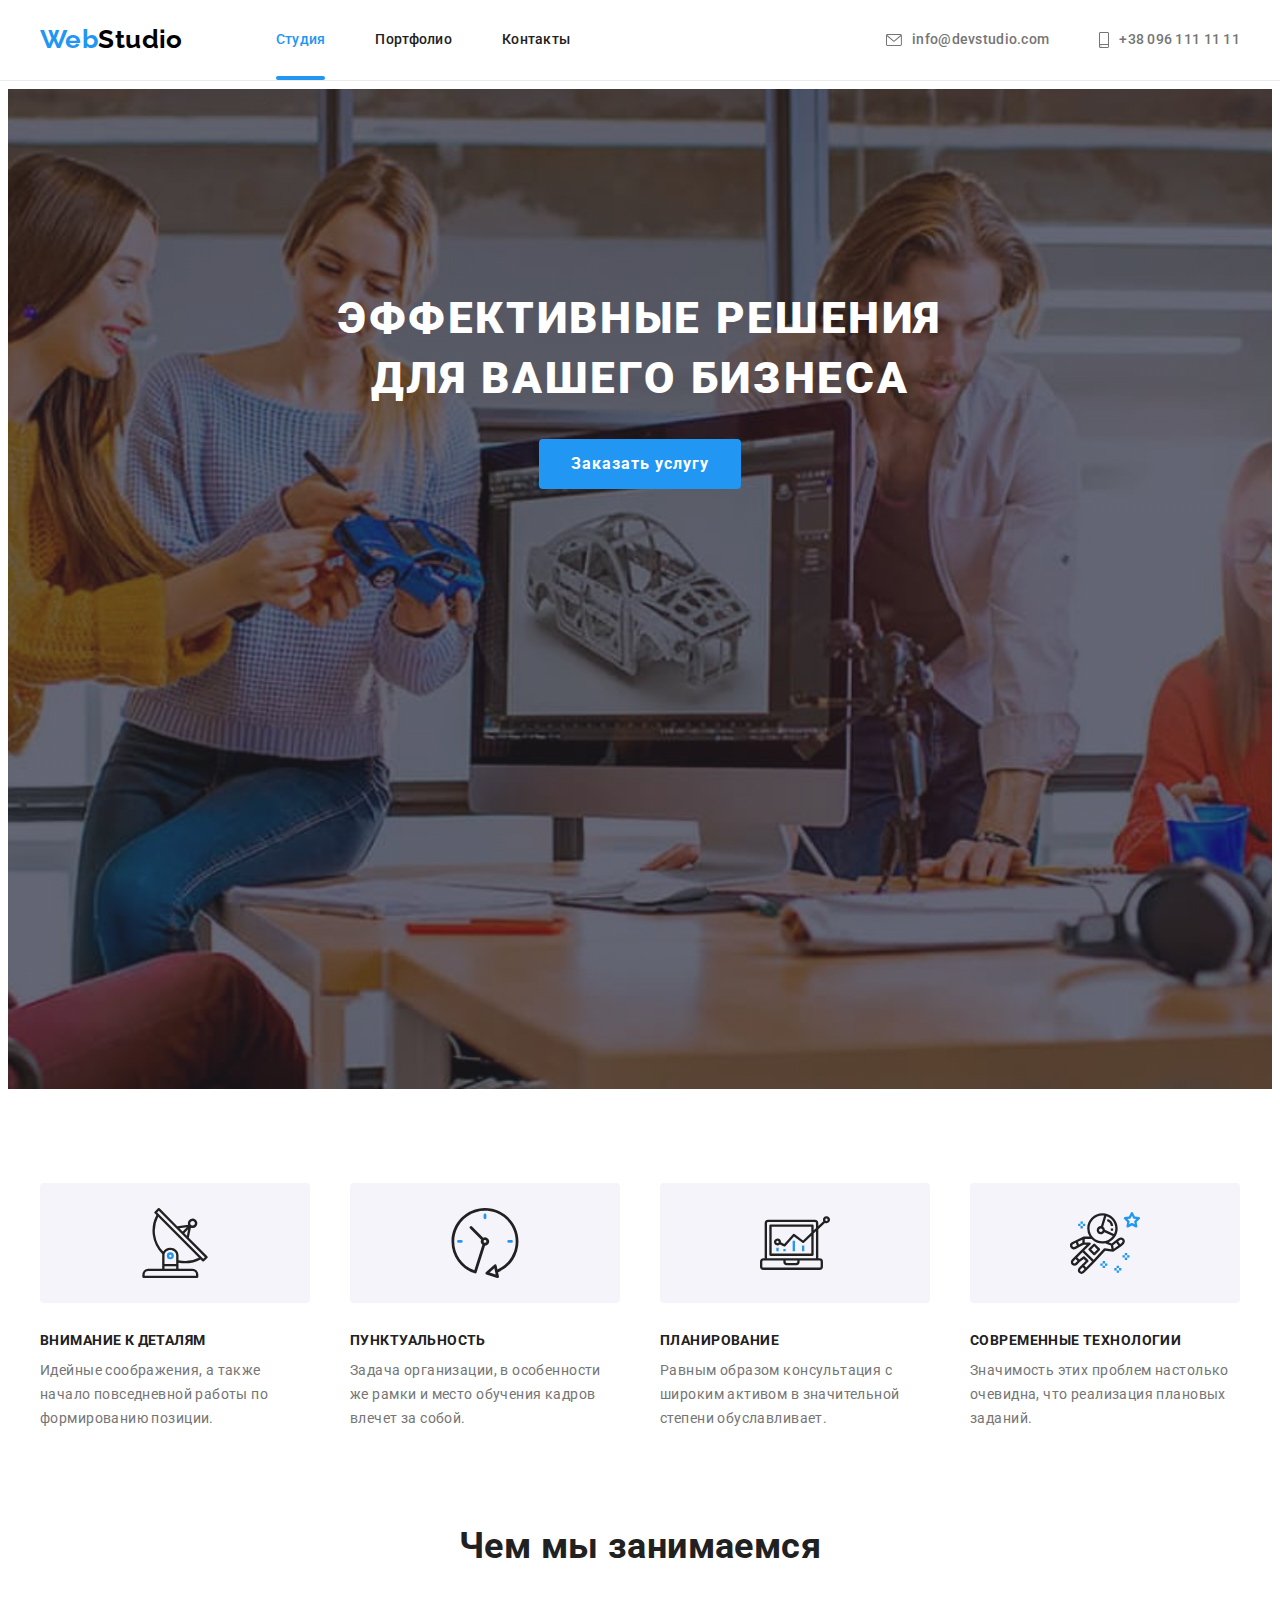
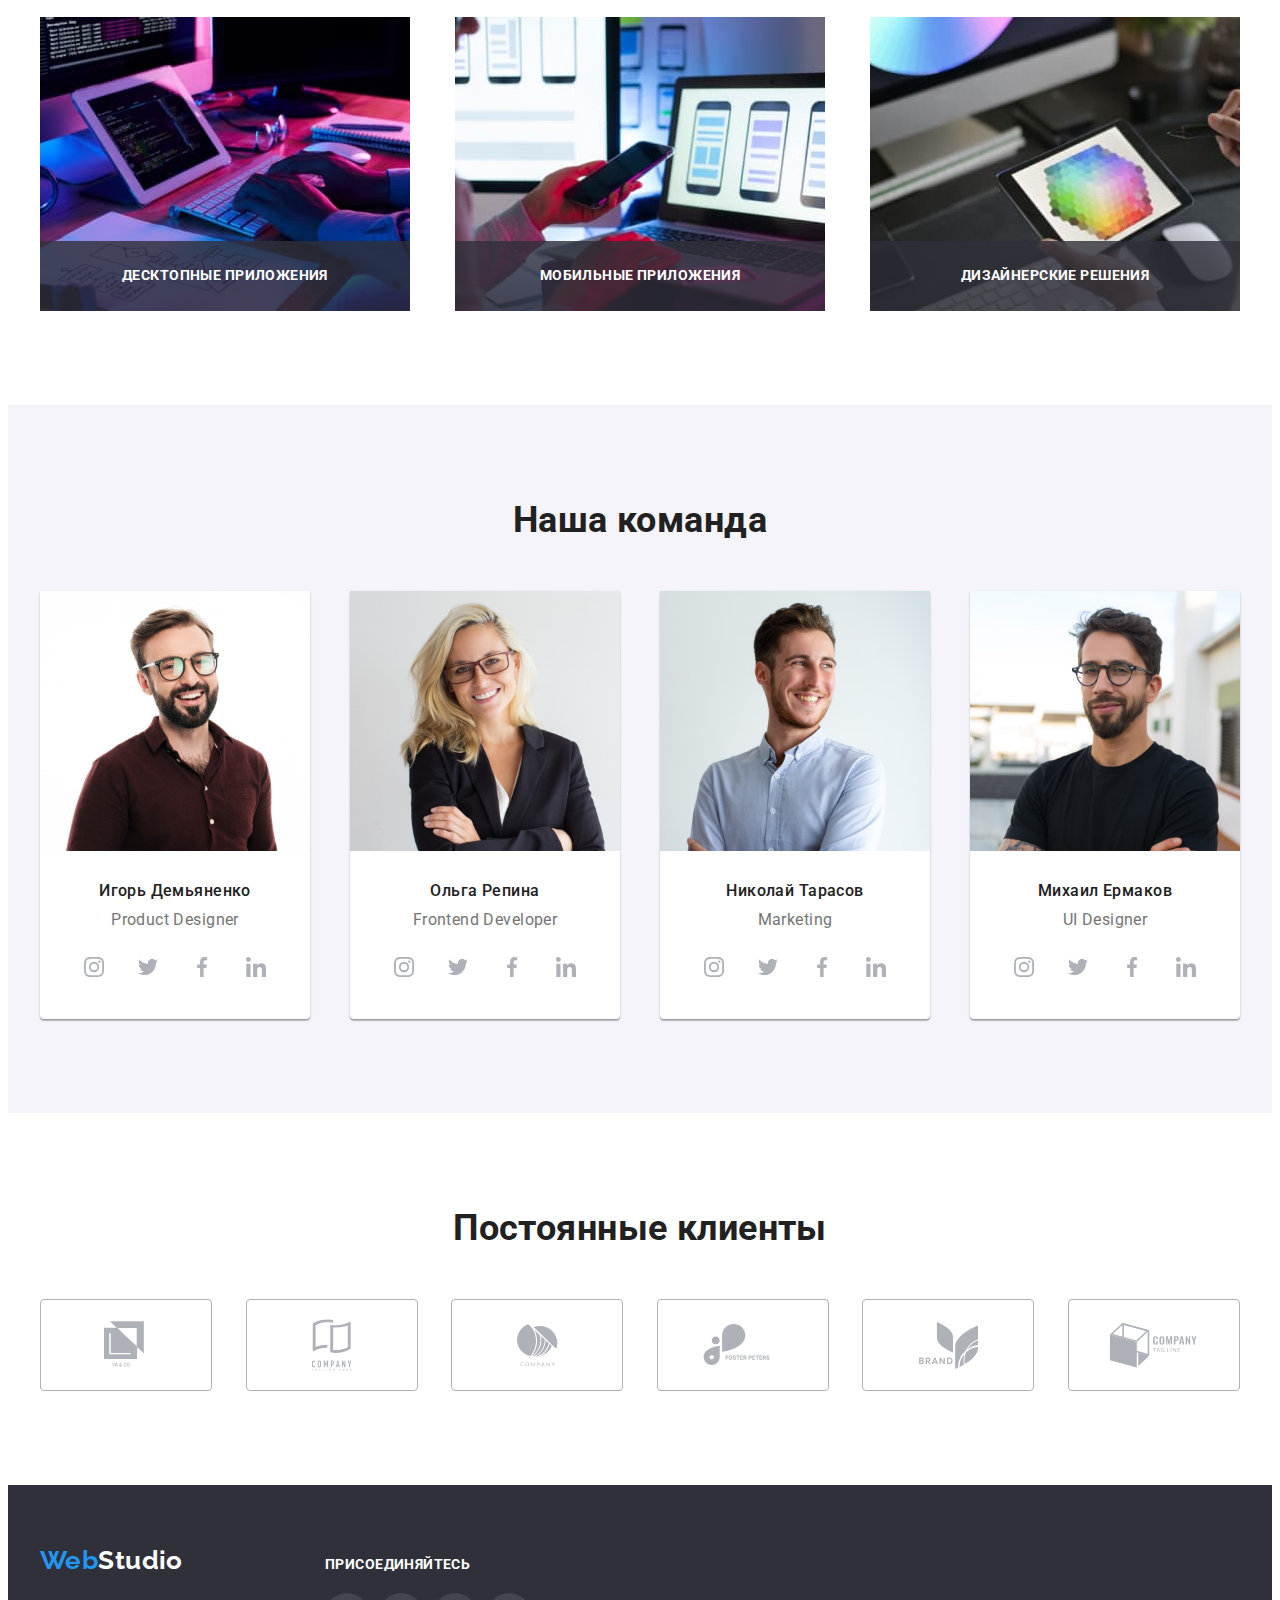
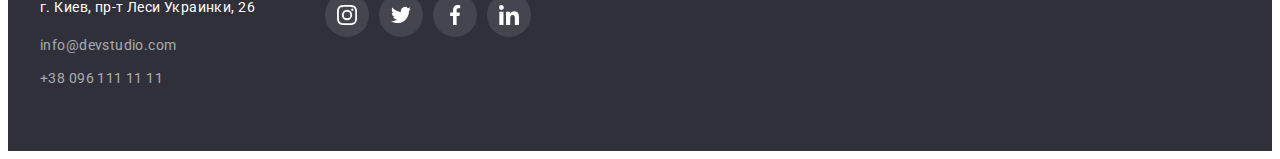
==== index.html @ 0646e169 "Перенес 5 ДЗ" ====
<!DOCTYPE html>
<html lang="ru">
	<head>
		<meta charset="UTF-8">
		<meta name="viewport" content="width=device-width, initial-scale=1.0">
		<title>Студия WebStudio</title>
		<link rel="preconnect" href="https://fonts.gstatic.com">
		<link href="https://fonts.googleapis.com/css2?family=Raleway:wght@700&family=Roboto:wght@400;500;700;900&display=swap"
			rel="stylesheet">
		<link rel="stylesheet" href="https://cdnjs.cloudflare.com/ajax/libs/modern-normalize/1.0.0/modern-normalize.css"
			integrity="sha512-Zx6MlUMKSVJoQ+83OwhdILe8cSEsCzfqThJd7J/VA2UrK6Ctj85p+xzqfyuNXE5B1k25uUdmJ2OzItbBy9GHAQ=="
			crossorigin="anonymous" />
		<link rel="stylesheet" href="./css/styles.css">
	</head>
	<body>
		<header class="page-header">
			<div class="container header-container">
				<nav>
					<a class="nav-logo notunderline" href="./index.html">
						<span class="logo-first-part">Web</span>Studio
					</a>
					<ul class="site-nav nolist">
						<li class="item"><a class="link notunderline current" href="">Студия</a></li>
						<li class="item"><a class="link notunderline" href="./portfolio.html">Портфолио</a></li>
						<li class="item"><a class="link notunderline" href="">Контакты</a></li>
					</ul>
				</nav>
				<address class="contacts">
					<ul class="site-contacts nolist">
						<li class="item">
							<a class="link notunderline" href="mailto:info@devstudio.com">
								<svg class="item-icon-envelope">
									<use href="./images/sprite.svg#icon-envelope"></use>
								</svg>
								info@devstudio.com
							</a>
						</li>
						<li class="item">
							<a class="link notunderline" href="tel:+380961111111">
								<svg class="item-icon-smartphone">
									<use href="./images/sprite.svg#icon-smartphone"></use>
								</svg>
								+38 096 111 11 11
							</a>
						</li>	
					</ul> 
				</address>
			</div>
		</header>
		<main>
			<!--? Герой -->
			<section class="hero">
				<div class="content-hero">
					<h1 class="hero-title upcase">Эффективные решения<br> для вашего бизнеса</h1>
					<button class="hero-order" type="button"  data-modal-open>Заказать услугу</button>
				</div>
			</section>
			<!--? Особенности -->
			<section class="features">
				<div class="container">
					<h2 class="hidden">Особенности</h2>
					<ul class="features-list nolist">
						<li class="item">
							<div class="rectangle-icon">
								<svg class="icon">
									<use href="./images/sprite.svg#antenna"></use>
								</svg>
							</div>
							<h3 class="features-title upcase">Внимание к деталям</h3>
							<p class="text">Идейные соображения, а также начало повседневной работы по формированию позиции.</p>
						</li>
						<li class="item">
							<div class="rectangle-icon">
								<svg class="icon">
									<use href="./images/sprite.svg#clock"></use>
								</svg>
							</div>
							<h3 class="features-title upcase">Пунктуальность</h3>
							<p class="text">Задача организации, в особенности же рамки и место обучения кадров влечет за собой.</p>
						</li>
						<li class="item">
							<div class="rectangle-icon">
								<svg class="icon">
									<use href="./images/sprite.svg#diagram"></use>
								</svg>
							</div>
							<h3 class="features-title upcase">Планирование</h3>
							<p class="text">Равным образом консультация с широким активом в значительной степени обуславливает.</p>
						</li>
						<li class="item">
							<div class="rectangle-icon">
								<svg class="icon">
									<use href="./images/sprite.svg#astronaut"></use>
								</svg>
							</div>
							<h3 class="features-title upcase">Современные технологии</h3>
							<p class="text">Значимость этих проблем настолько очевидна, что реализация плановых заданий.</p>
						</li>
					</ul>
				</div>
			</section>
			<!--? Чем мы занимаемся -->
			<section class="work">
				<div class="container">
					<h2 class="work-title">Чем мы занимаемся</h2>
					<ul class="work-list nolist">
						<li class="item">
							<img class="content" src="./images/box1.jpg" alt="Человек печатает на клавиатуре, рядом с монитором стоит планшет" width="370">
							<p class="text upcase">Десктопные приложения</p>
						</li>
						<li class="item">
							<img class="content" src="./images/box2.jpg" alt="Человек работает на ноутбуке и держит в руке смартфон" width="370">
							<p class="text upcase">Мобильные приложения</p>
						</li>
						<li class="item">
							<img class="content" src="./images/box3.jpg" alt="Человек держит в руке планшет, на нем изображена палитра цветов, а во второй руке стилус для рисования" width="370">
							<p class="text upcase">Дизайнерские решения</p>
						</li>
					</ul>
				</div>
			</section>
			<!--? Наша команда -->
			<section class="team">
				<div class="container">
					<h2 class="team-title">Наша команда</h2>
					<ul class="team-list nolist">
						<li class="block">
							<img class="photo" src="./images/prodes.jpg" alt="Улыбающийся молодой человек, шатен, в бордовой рубашке, очках, с бородой и усами" width="270">
							<div class="team-list-content">
								<h3 class="member">Игорь Демьяненко</h3>
								<p class="position">Product Designer</p>
								<ul class="team-list-social-links nolist">
									<li class="item">
										<a class="link notunderline" href="">
											<svg class="link-icon">
												<use href="./images/sprite.svg#icon-inst"></use>
											</svg>
										</a>
									</li>
									<li class="item">
										<a class="link notunderline" href="">
											<svg class="link-icon">
												<use href="./images/sprite.svg#icon-twit"></use>
											</svg>
										</a>
									</li>
									<li class="item">
										<a class="link notunderline" href="">
											<svg class="link-icon">
												<use href="./images/sprite.svg#icon-face"></use>
											</svg>
										</a>
									</li>
									<li class="item">
										<a class="link notunderline" href="">
											<svg class="link-icon">
												<use href="./images/sprite.svg#icon-link"></use>
											</svg>
										</a>
									</li>
								</ul>
							</div>
						</li>
						<li class="block">
							<img class="photo" src="./images/frodev.jpg" alt="Улыбающаяся молодая девушка, блондинка, в пиджаке и очках" width="270">
							<div class="team-list-content">
								<h3 class="member">Ольга Репина</h3>
								<p class="position">Frontend Developer</p>
								<ul class="team-list-social-links nolist">
									<li class="item">
										<a class="link notunderline" href="">
											<svg class="link-icon">
												<use href="./images/sprite.svg#icon-inst"></use>
											</svg>
										</a>
									</li>
									<li class="item">
										<a class="link notunderline" href="">
											<svg class="link-icon">
												<use href="./images/sprite.svg#icon-twit"></use>
											</svg>
										</a>
									</li>
									<li class="item">
										<a class="link notunderline" href="">
											<svg class="link-icon">
												<use href="./images/sprite.svg#icon-face"></use>
											</svg>
										</a>
									</li>
									<li class="item">
										<a class="link notunderline" href="">
											<svg class="link-icon">
												<use href="./images/sprite.svg#icon-link"></use>
											</svg>
										</a>
									</li>
								</ul>
							</div>
						</li>
						<li class="block">
							<img class="photo" src="./images/mar.jpg" alt="Улыбающийся молодой человек, шатен, в голубой рубашке, с рыжей бородой и усами" width="270">
							<div class="team-list-content">
								<h3 class="member">Николай Тарасов</h3>
								<p class="position">Marketing</p>
								<ul class="team-list-social-links nolist">
									<li class="item">
										<a class="link notunderline" href="">
											<svg class="link-icon">
												<use href="./images/sprite.svg#icon-inst"></use>
											</svg>
										</a>
									</li>
									<li class="item">
										<a class="link notunderline" href="">
											<svg class="link-icon">
												<use href="./images/sprite.svg#icon-twit"></use>
											</svg>
										</a>
									</li>
									<li class="item">
										<a class="link notunderline" href="">
											<svg class="link-icon">
												<use href="./images/sprite.svg#icon-face"></use>
											</svg>
										</a>
									</li>
									<li class="item">
										<a class="link notunderline" href="">
											<svg class="link-icon">
												<use href="./images/sprite.svg#icon-link"></use>
											</svg>
										</a>
									</li>
								</ul>
							</div>
						</li>
						<li class="block">
							<img class="photo" src="./images/uides.jpg" alt="Ухмыляющийся молодой человек, брюнет, в чёрной футболке, очках, с бородой и усами" width="270">
							<div class="team-list-content">
								<h3 class="member">Михаил Ермаков</h3>
								<p class="position">UI Designer</p>
								<ul class="team-list-social-links nolist">
									<li class="item">
										<a class="link notunderline" href="">
											<svg class="link-icon">
												<use href="./images/sprite.svg#icon-inst"></use>
											</svg>
										</a>
									</li>
									<li class="item">
										<a class="link notunderline" href="">
											<svg class="link-icon">
												<use href="./images/sprite.svg#icon-twit"></use>
											</svg>
										</a>
									</li>
									<li class="item">
										<a class="link notunderline" href="">
											<svg class="link-icon">
												<use href="./images/sprite.svg#icon-face"></use>
											</svg>
										</a>
									</li>
									<li class="item">
										<a class="link notunderline" href="">
											<svg class="link-icon">
												<use href="./images/sprite.svg#icon-link"></use>
											</svg>
										</a>
									</li>
								</ul>
							</div>
						</li>
					</ul>
				</div>
			</section>
			<!--? Постоянные клиенты -->
			<section class="clients">
				<div class="container">
					<h2 class="clients-title">Постоянные клиенты</h2>
					<ul class="clients-list nolist">
						<li>
							<a class="link notunderline" href="">
								<svg class="link-logo-1">
									<use href="./images/sprite.svg#icon-logo-1"></use>
								</svg>
							</a>
						</li>
						<li>
							<a class="link notunderline" href="">
								<svg class="link-logo-2">
									<use href="./images/sprite.svg#icon-logo-2"></use>
								</svg>
							</a>
						</li>
						<li>
							<a class="link notunderline" href="">
								<svg class="link-logo-3">
									<use href="./images/sprite.svg#icon-logo-3"></use>
								</svg>
							</a>
						</li>
						<li>
							<a class="link notunderline" href="">
								<svg class="link-logo-4">
									<use href="./images/sprite.svg#icon-logo-4"></use>
								</svg>
							</a>
						</li>
						<li>
							<a class="link notunderline" href="">
								<svg class="link-logo-5">
									<use href="./images/sprite.svg#icon-logo-5"></use>
								</svg>
							</a>
						</li>
						<li>
							<a class="link notunderline" href="">
								<svg class="link-logo-6">
									<use href="./images/sprite.svg#icon-logo-6"></use>
								</svg>
							</a>
						</li>
					</ul>
				</div>
			</section>
		</main>
		<footer>
			<div class="container footer-flex">
				<div class="logo-address">
					<a class="logo-footer notunderline " href="./index.html"><span class="logo-first-part">Web</span>Studio</a> 
					<address class="address-contacts">
						<ul class="address-contacts-list nolist">
							<li class="item">
								<p class="address">г. Киев, пр-т Леси Украинки, 26</p>
							</li>
							<li class="item">
								<a class="contacts notunderline" href="mailto:info@devstudio.com">info@devstudio.com</a>
							</li>
							<li class="item">
								<a class="contacts notunderline" href="tel:+380961111111">+38 096 111 11 11</a>
							</li>
						</ul>
					</address>
				</div>
				<div class="join">
					<p class="join-title upcase">Присоединяйтесь</p>
					<ul class="join-social-links nolist">
						<li class="item">
							<a class="link notunderline" href="">
								<svg class="link-icon">
									<use href="./images/sprite.svg#icon-inst"></use>
								</svg>
							</a>
						</li>
						<li class="item">
							<a class="link notunderline" href="">
								<svg class="link-icon">
									<use href="./images/sprite.svg#icon-twit"></use>
								</svg>
							</a>
						</li>
						<li class="item">
							<a class="link notunderline" href="">
								<svg class="link-icon">
									<use href="./images/sprite.svg#icon-face"></use>
								</svg>
							</a>
						</li>
						<li class="item">
							<a class="link notunderline" href="">
								<svg class="link-icon">
									<use href="./images/sprite.svg#icon-link"></use>
								</svg>
							</a>
						</li>
					</ul>
				</div>
			</div>
		</footer>
		<!--? Модальное окно -->
		<div class="backdrop is-hidden" data-modal>
			<div class="modal">
				<button class="modal-close" data-modal-close>
					<svg class="close-icon">
						<use href="./images/sprite.svg#close"></use>
					</svg>
				</button>
			</div>
		</div>
		<script src="./js/header.js"></script>
		<script src="./js/modal.js"></script>
	</body>
</html>
---- css/styles.css ----
:root {
  --cubic-bezier: cubic-bezier(0.4, 0, 0.2, 1);

  --primary-text-color: #757575;
  --secondary-text-color: #212121;
  --tertiary-text-color: #ffffff;
  --logo-color: #000000;
  --accent-color: #2196f3;
  --contacts-footer-color: ;
  --primary-background-color: #ffffff;
  --secondary-background-color: #2f303a;
  --tertiary-background-color: #f5f4fa;
  --border-header-color: #ececec;
  --border-projects-list-color: #eeeeee;
  --content-hero-background-color: #c4c4c4;
  --content-hero-gradient-color: rgba(47, 48, 58, 0.4);
  --hero-button-hover-background-color: #188ce8;
  --modal-button-border-color: rgba(0, 0, 0, 0.1);
  --work-list-text-background-color: rgba(47, 48, 58, 0.8);
  --svg-icons-color: #afb1b8;
  --footer-contacts-color: rgba(255, 255, 255, 0.6);
  --footer-links-background-color: rgba(255, 255, 255, 0.1);
  --backdrop-background-color: rgba(0, 0, 0, 0.2);

  --project-overlay-background-color: rgba(33, 150, 243, 0.9);
}
body {
  color: var(--primary-text-color);
  background-color: var(--primary-background-color);

  font-family: 'Roboto', sans-serif;
  font-size: 14px;
  line-height: 1.71;
  letter-spacing: 0.03em;
}
.page-header {
  position: fixed;
  top: 0;
  left: 0;

  width: 100%;
  min-height: 80px;
  border-bottom: 1px solid var(--border-header-color);

  background-color: var(--primary-background-color);

  z-index: 1;
}
/** Точечные стили */
.notunderline {
  text-decoration: none;
}
.nolist {
  list-style: none;
}
.upcase {
  text-transform: uppercase;
}
.hidden {
  position: absolute;
  clip: rect(0 0 0 0);
  width: 1px;
  height: 1px;
  margin: -1px;
}
.container {
  margin-right: auto;
  margin-left: auto;
  width: 1200px;
  padding-right: 15px;
  padding-left: 15px;
}
/** Хедер */
.header-container {
  display: flex;
  align-items: center;
}
/** Навигация */
nav {
  display: flex;
}
/** Лого */
.nav-logo,
.logo-footer {
  margin-top: 0;
  margin-bottom: 0;

  color: var(--logo-color);

  font-family: 'Raleway', sans-serif;
  font-weight: 700;
  font-size: 26px;
  line-height: 1.19;
}
.nav-logo {
  padding-top: 24px;
  padding-bottom: 24px;
}
.logo-first-part {
  color: var(--accent-color);
}
.site-nav {
  display: flex;
  margin-top: 0;
  margin-bottom: 0;
  margin-left: 93px;
  padding-left: 0;
}
.site-nav .item {
  position: relative;
}
.site-nav .item:not(:last-child) {
  margin-right: 50px;
}
.site-nav .link {
  display: block;
  padding-top: 32px;
  padding-bottom: 31px;

  color: var(--secondary-text-color);

  font-weight: 500;
  font-size: 14px;
  line-height: 1.14;
  letter-spacing: 0.02em;

  transition: color 250ms var(--cubic-bezier);
}
.site-nav .link:hover,
.site-nav .link:focus {
  color: var(--accent-color);
}
.site-nav .link.current {
  color: var(--accent-color);
}
.site-nav .link.current::after {
  position: absolute;
  bottom: -1px;

  content: '';
  display: block;
  width: 100%;
  height: 4px;
  border-radius: 2px;

  background-color: var(--accent-color);
}
/** Контакты */
.header-container .contacts {
  font-style: normal;
  margin-left: auto;
}
.site-contacts {
  display: flex;
  margin-top: 0;
  margin-bottom: 0;
  padding-left: 0;
}
.site-contacts .item:not(:last-child) {
  margin-right: 50px;
}
.site-contacts .link {
  display: flex;
  padding-top: 32px;
  padding-bottom: 31px;
  align-items: center;

  color: var(--primary-text-color);

  font-weight: 500;
  font-size: 14px;
  line-height: 1.14;
  letter-spacing: 0.02em;

  transition: color 250ms var(--cubic-bezier);
}
.site-contacts .link:hover,
.site-contacts .link:focus,
.address-contacts-list .contacts:hover,
.address-contacts-list .contacts:focus {
  color: var(--accent-color);
}
.item-icon-envelope {
  width: 16px;
  height: 12px;
  margin-right: 10px;

  fill: currentColor;
}
.item-icon-smartphone {
  width: 10px;
  height: 16px;
  margin-right: 10px;

  fill: currentColor;
}
/** Мейн */
/** Герой */
.hero {
  background-color: var(--secondary-background-color);
}
.content-hero {
  max-width: 1600px;
  height: 600px;
  margin-right: auto;
  margin-left: auto;
  padding-top: 200px;
  padding-bottom: 200px;
  text-align: center;

  background-color: var(--content-hero-background-color);
  background-image: linear-gradient(
      to right,
      var(--content-hero-gradient-color),
      var(--content-hero-gradient-color)
    ),
    url(../images/hero.jpg);
  background-position: center;
  background-repeat: no-repeat;
  background-size: cover;
}
.hero-title {
  margin-top: 0;
  margin-bottom: 30px;

  color: var(--tertiary-text-color);

  font-weight: 900;
  font-size: 44px;
  line-height: 1.36;
  letter-spacing: 0.06em;
}
.hero-order {
  padding-top: 10px;
  padding-bottom: 10px;
  padding-left: 32px;
  padding-right: 32px;
  border-radius: 4px;
  border: 0 solid transparent;
  min-width: 200px;

  color: var(--tertiary-text-color);
  background-color: var(--accent-color);

  font-family: inherit;
  font-weight: 700;
  font-size: 16px;
  line-height: 1.88;
  letter-spacing: 0.06em;

  cursor: pointer;

  transition: background-color 250ms var(--cubic-bezier);
}
.hero-order:hover,
.hero-order:focus {
  background-color: var(--hero-button-hover-background-color);
}
.hero-order:active {
  transform: translateY(2px);
}
/** Особенности */
.features {
  padding-top: 94px;
  padding-bottom: 94px;
}
.features-list {
  display: flex;
  justify-content: space-between;
  margin-top: 0;
  margin-bottom: 0;
  padding-left: 0;
}
.features-list .item {
  width: 270px;
}
.rectangle-icon {
  display: inline-flex;
  align-items: center;
  justify-content: center;
  margin-bottom: 30px;
  width: 270px;
  height: 120px;
  border-radius: 4px;

  background-color: var(--tertiary-background-color);
}
.rectangle-icon .icon {
  width: 70px;
  height: 70px;
}
.features-title {
  margin-top: 0;
  margin-bottom: 10px;

  color: var(--secondary-text-color);

  font-weight: 700;
  font-size: 14px;
  line-height: 1.14;
}
.features-list .text {
  margin-top: 0;
  margin-bottom: 0;
}
/** Работа */
.work {
  padding-bottom: 94px;
}
/** Работа, Команда */
.work-title,
.team-title {
  margin-top: 0;
  margin-bottom: 50px;
  text-align: center;

  color: var(--secondary-text-color);

  font-weight: 700;
  font-size: 36px;
  line-height: 1.17;
}
.work-list,
.team-list,
.clients-list {
  display: flex;
  justify-content: space-between;
  margin-top: 0;
  margin-bottom: 0;
  padding-left: 0;
}
.work-list .content,
.team-list .photo {
  display: block;
  max-width: 100%;
  height: auto;
}
.work-list .item {
  position: relative;
}
.work-list .text {
  position: absolute;
  left: 0;
  bottom: 0;

  width: 100%;
  margin-top: 0;
  margin-bottom: 0;
  padding-top: 27px;
  padding-bottom: 27px;
  text-align: center;

  color: var(--tertiary-text-color);
  background-color: var(--work-list-text-background-color);

  font-weight: 700;
  font-size: 14px;
  line-height: 1.14;
}
/** Команда */
.team {
  padding-top: 94px;
  padding-bottom: 94px;

  background-color: var(--tertiary-background-color);
}
.team-list .block {
  border-radius: 0px 0px 4px 4px;

  background-color: var(--primary-background-color);

  box-shadow: 0px 1px 3px rgba(0, 0, 0, 0.12), 0px 1px 1px rgba(0, 0, 0, 0.14),
    0px 2px 1px rgba(0, 0, 0, 0.2);
}
.team-list-content {
  padding-top: 30px;
  padding-bottom: 30px;
  text-align: center;
}
.team-list-content .member {
  margin-top: 0;
  margin-bottom: 10px;

  color: var(--secondary-text-color);

  font-weight: 500;
  font-size: 16px;
  line-height: 1.19;
}
.team-list-content .position {
  margin-top: 0;
  margin-bottom: 16px;

  font-size: 16px;
  line-height: 1.19;
}
.team-list-social-links {
  display: flex;
  justify-content: center;
  padding-left: 0;
}
.team-list-social-links .item:not(:last-child) {
  margin-right: 10px;
}
.team-list-social-links .link {
  display: inline-flex;
  align-items: center;
  justify-content: center;
  width: 44px;
  height: 44px;
  border-radius: 50%;

  color: var(--svg-icons-color);
  background-color: var(--tertiary-text-color);

  transition: color 250ms var(--cubic-bezier),
    background-color 250ms var(--cubic-bezier);
}
.team-list-social-links .link:hover,
.team-list-social-links .link:focus {
  color: var(--tertiary-text-color);
  background-color: var(--accent-color);
}
.team-list-social-links .link-icon {
  width: 20px;
  height: 20px;

  fill: currentColor;
}
/** Клиенты */
.clients {
  padding-top: 94px;
  padding-bottom: 94px;
}
.clients-title {
  margin-top: 0;
  margin-bottom: 50px;
  text-align: center;

  color: var(--secondary-text-color);

  font-weight: 700;
  font-size: 36px;
  line-height: 1.17;
}
.clients-list .link {
  display: inline-flex;
  align-items: center;
  justify-content: center;
  width: 170px;
  height: 90px;
  border: 1px solid currentColor;
  border-radius: 4px;

  color: var(--svg-icons-color);

  transition: color 250ms var(--cubic-bezier);
}
.clients-list .link:hover,
.clients-list .link:focus {
  color: var(--accent-color);
}
.clients-list .link-logo-1 {
  width: 44px;
  height: 49px;

  fill: currentColor;
}
.clients-list .link-logo-2 {
  width: 40px;
  height: 52px;

  fill: currentColor;
}
.clients-list .link-logo-3 {
  width: 41px;
  height: 43px;

  fill: currentColor;
}
.clients-list .link-logo-4 {
  width: 80px;
  height: 42px;

  fill: currentColor;
}
.clients-list .link-logo-5 {
  width: 59px;
  height: 47px;

  fill: currentColor;
}
.clients-list .link-logo-6 {
  width: 89px;
  height: 45px;

  fill: currentColor;
}
/** Футер */
footer {
  padding-top: 60px;
  padding-bottom: 60px;

  background-color: var(--secondary-background-color);
}
.footer-flex {
  display: flex;
  align-items: baseline;
}
.logo-address {
  margin-right: 70px;
}
/** Лого  */
.logo-footer {
  display: block;
  margin-bottom: 20px;

  color: var(--tertiary-text-color);
}
.address-contacts {
  font-style: normal;
}
/** Адрес и контакты */
.address-contacts-list {
  margin-top: 0;
  margin-bottom: 0;
  padding-left: 0;
}
.address-contacts-list .item:not(:last-child) {
  margin-bottom: 9px;
}
.address-contacts-list .address,
.address-contacts-list .contacts {
  font-size: 14px;
  line-height: 1.71;
}
.address-contacts-list .address {
  margin-top: 0;

  color: var(--tertiary-text-color);
}
.address-contacts-list .contacts {
  color: var(--footer-contacts-color);

  transition: color 250ms var(--cubic-bezier);
}
/** Соцсети */
.join-title {
  margin-top: 0;
  margin-bottom: 0;

  color: var(--tertiary-text-color);

  font-weight: 700;
  font-size: 14px;
  line-height: 1.14;
}
.join-social-links {
  display: flex;
  justify-content: space-between;
  margin-top: 20px;
  margin-bottom: 0;
  padding-left: 0;
}
.join-social-links .item:not(:last-child) {
  margin-right: 10px;
}
.join-social-links .link {
  display: inline-flex;
  align-items: center;
  justify-content: center;
  width: 44px;
  height: 44px;
  border-radius: 50%;

  color: var(--tertiary-text-color);
  background-color: var(--footer-links-background-color);

  transition: background-color 250ms var(--cubic-bezier);
}
.join-social-links .link:hover,
.join-social-links .link:focus {
  background-color: var(--accent-color);
}
.join-social-links .link-icon {
  width: 20px;
  height: 20px;

  fill: currentColor;
}
/** Модальное окно */
.backdrop {
  position: fixed;
  top: 0;
  left: 0;

  width: 100%;
  height: 100%;

  background-color: var(--backdrop-background-color);

  opacity: 1;
  transition: opacity 250ms var(--cubic-bezier);
}
.backdrop.is-hidden {
  opacity: 0;
  pointer-events: none;
}
.backdrop.is-hidden .modal {
  transform: translate(-50%, -50%) scale(0.9);
}
.modal {
  position: absolute;
  top: 50%;
  left: 50%;
  transform: translate(-50%, -50%) scale(1);

  min-width: 528px;
  min-height: 581px;
  border-radius: 4px;

  background-color: var(--primary-background-color);

  box-shadow: 0px 1px 3px rgba(0, 0, 0, 0.12), 0px 1px 1px rgba(0, 0, 0, 0.14),
    0px 2px 1px rgba(0, 0, 0, 0.2);

  transition: transform 250ms var(--cubic-bezier);
}
.modal-close {
  position: absolute;
  top: 8px;
  right: 8px;

  display: flex;
  align-items: center;
  justify-content: center;
  width: 30px;
  height: 30px;
  padding: 1px;
  border: 1px solid var(--modal-button-border-color);
  border-radius: 50%;

  color: var(--logo-color);
  background-color: var(--primary-background-color);

  cursor: pointer;
}
.close-icon {
  width: 11px;
  height: 11px;

  fill: currentColor;
}
/*! Страница portfolio.html */
/** Мейн */
.projects {
  padding-top: 94px;
  padding-bottom: 94px;
}
/** Фильтр */
.filter {
  display: flex;
  justify-content: center;
  margin-top: 0;
  margin-bottom: 50px;
  padding-left: 0;
}
.filter-button {
  margin-right: 8px;
  padding-top: 6px;
  padding-bottom: 6px;
  padding-left: 22px;
  padding-right: 22px;
  border-radius: 4px;
  border: 0 solid transparent;
  min-width: 73px;

  background-color: var(--tertiary-background-color);
  color: var(--secondary-text-color);

  font-family: inherit;
  font-weight: 500;
  font-size: 16px;
  line-height: 1.63;

  cursor: pointer;

  transition: color 250ms var(--cubic-bezier),
    background-color 250ms var(--cubic-bezier),
    box-shadow 250ms var(--cubic-bezier);
}
.filter-button:hover,
.filter-button:focus {
  border: 0 solid transparent;

  color: var(--tertiary-text-color);
  background-color: var(--accent-color);

  box-shadow: 0px 3px 1px rgba(0, 0, 0, 0.1), 0px 1px 2px rgba(0, 0, 0, 0.08),
    0px 2px 2px rgba(0, 0, 0, 0.12);
}
/** Проекты */
.projects-list {
  display: flex;
  flex-wrap: wrap;
  margin-top: 0;
  margin-bottom: 0;
  padding-left: 0;
}
.projects-list .item {
  width: 370px;
}
.projects-list .item:not(:nth-child(3n)) {
  margin-right: 30px;
}
.projects-list .item:not(:nth-last-child(-n + 3)) {
  margin-bottom: 30px;
}
.projects-list .link {
  display: block;

  transition: box-shadow 250ms var(--cubic-bezier);
}
.projects-list .link:hover,
.projects-list .link:focus {
  display: block;

  box-shadow: 0px 1px 1px rgba(0, 0, 0, 0.12), 0px 4px 4px rgba(0, 0, 0, 0.06),
    1px 4px 6px rgba(0, 0, 0, 0.16);
}
.project-img-wrapper {
  position: relative;

  overflow: hidden;
}
.project-overlay {
  position: absolute;
  bottom: 0;
  left: 0;
  transform: translateY(100%);

  display: flex;
  align-items: center;
  width: 100%;
  height: 100%;

  background-color: var(--project-overlay-background-color);

  transition: transform 250ms var(--cubic-bezier);
}
.projects-list .link:hover .project-overlay,
.projects-list .link:focus .project-overlay {
  transform: translateY(0);
}
.project-overlay .text {
  position: absolute;

  margin-top: 0;
  margin-bottom: 0;
  padding-right: 24px;
  padding-left: 24px;

  color: var(--tertiary-text-color);

  font-size: 18px;
  line-height: 1.56;
}
.projects-list .item-img {
  display: block;
  max-width: 100%;
  height: auto;
}
.projects-list-description {
  padding-top: 20px;
  padding-bottom: 20px;
  padding-left: 24px;
  border-left: 1px solid var(--border-projects-list-color);
  border-bottom: 1px solid var(--border-projects-list-color);
  border-right: 1px solid var(--border-projects-list-color);
}
.projects-list-description .title {
  margin-top: 0;
  margin-bottom: 4px;
  padding-bottom: 0;

  color: var(--secondary-text-color);

  font-size: 18px;
  line-height: 2;
  letter-spacing: 0.06em;
}
.projects-list-description .partition {
  margin-top: 0;
  margin-bottom: 0;

  color: var(--primary-text-color);

  font-size: 16px;
  line-height: 1.88;
}
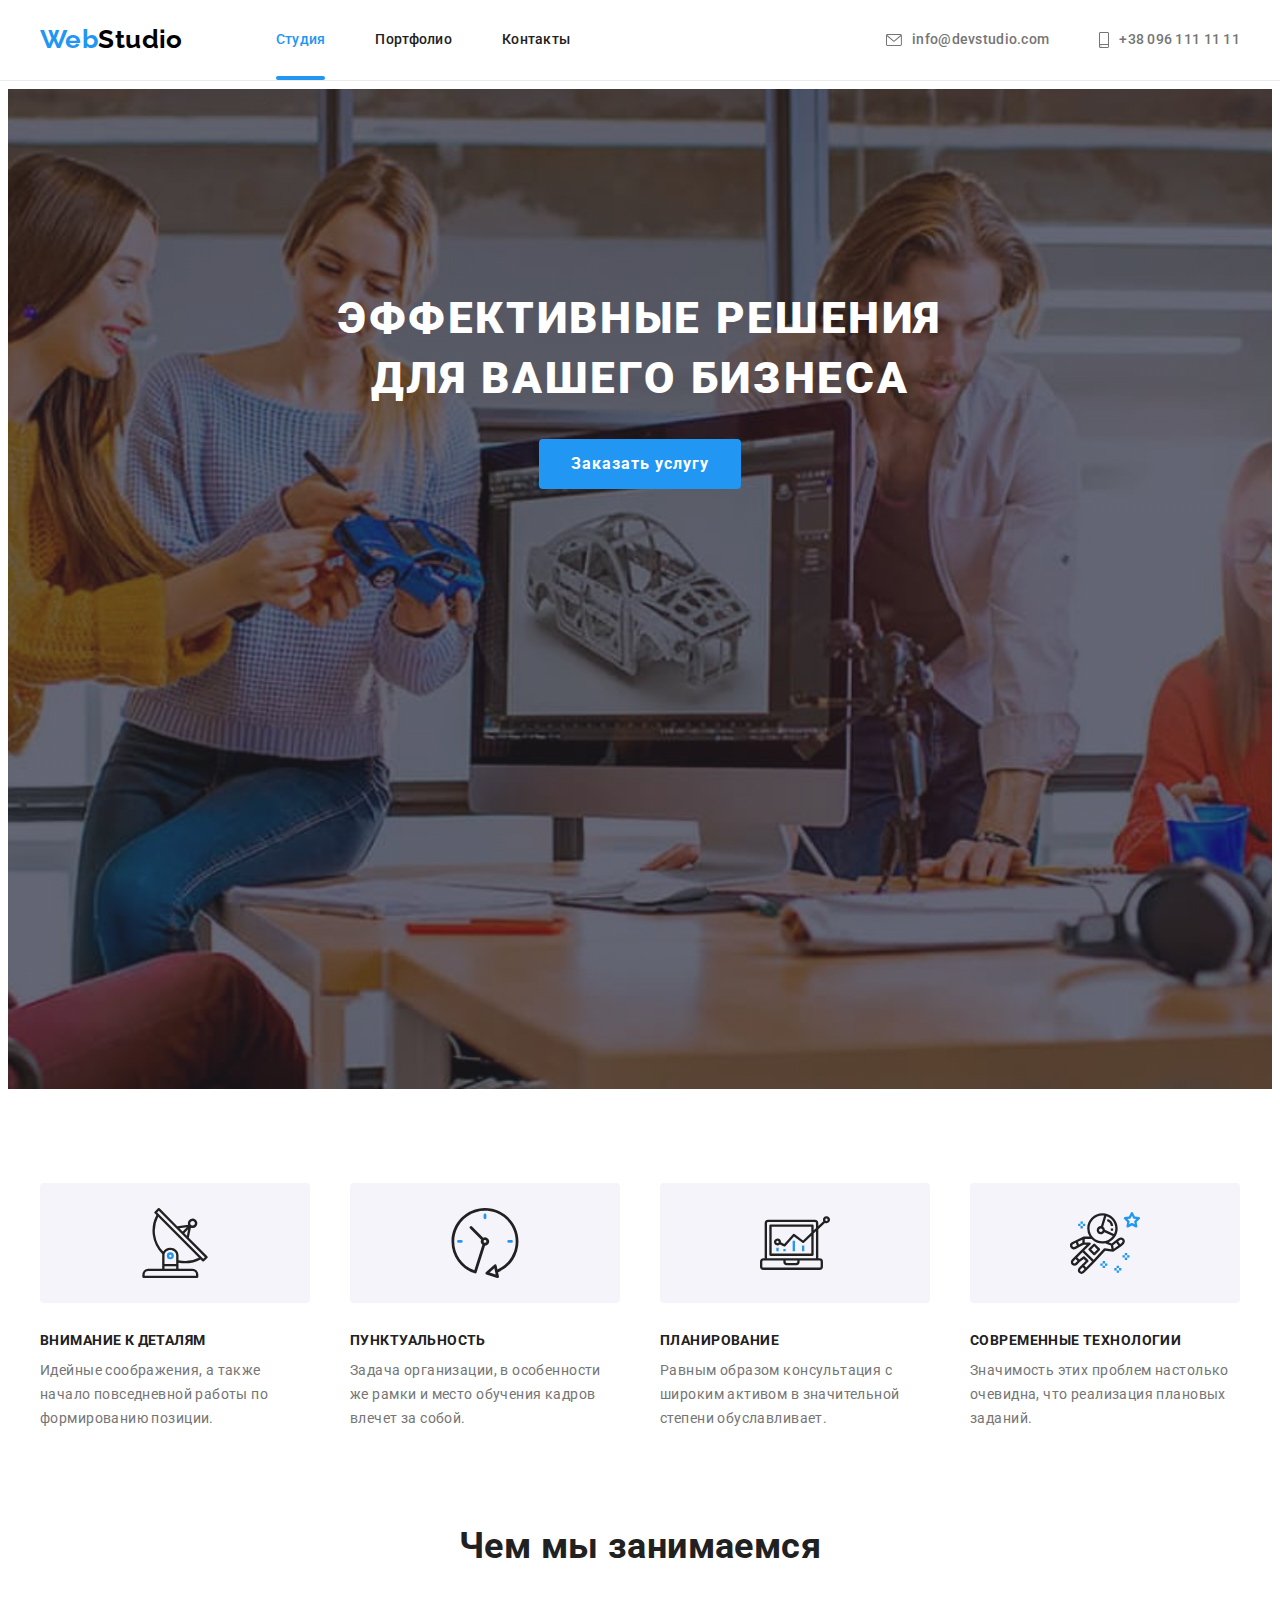
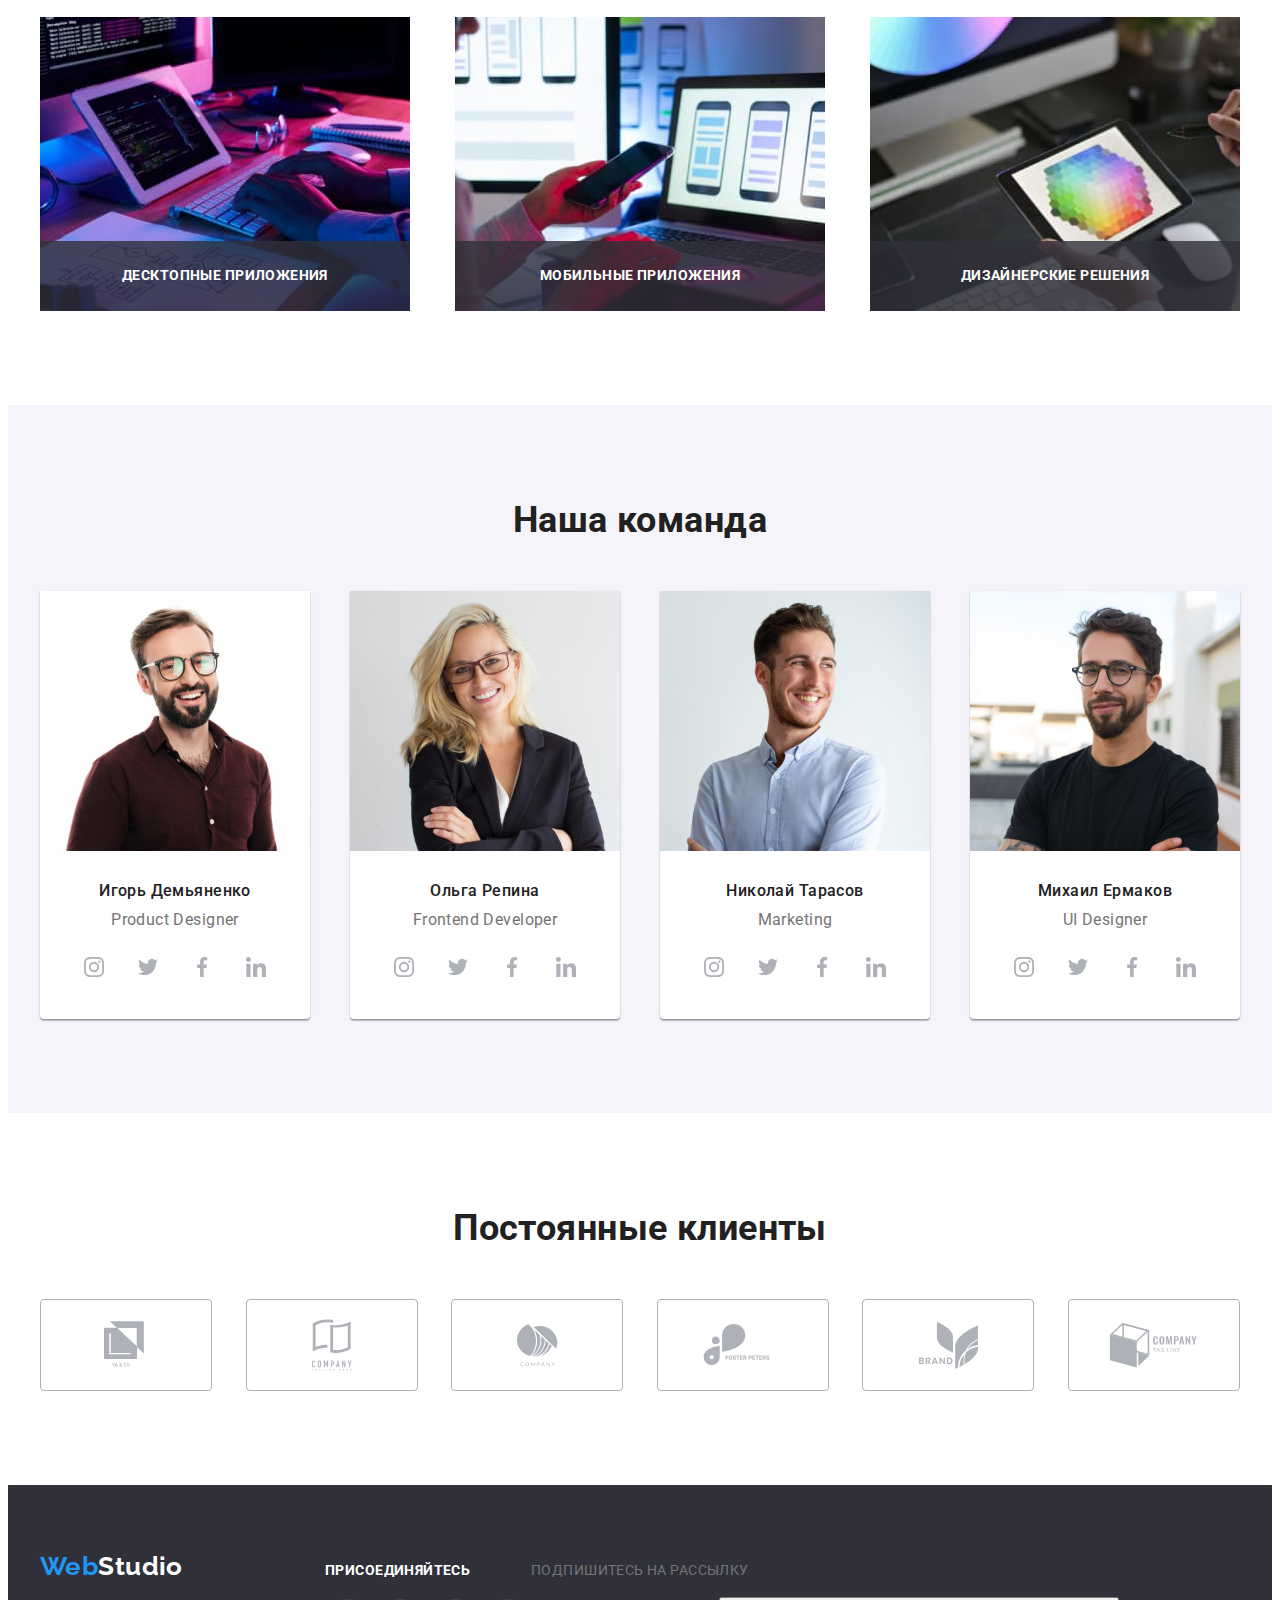
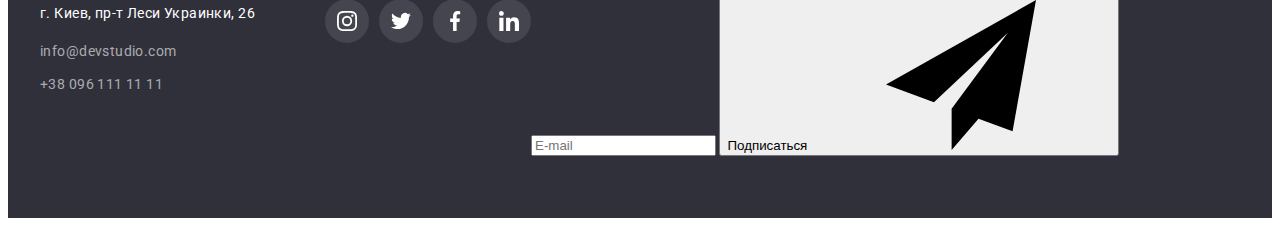
==== commit db73411b: "Добавил комменты и новый див для подписки" ====
--- a/index.html
+++ b/index.html
@@ -328,6 +328,7 @@
 		</main>
 		<footer>
 			<div class="container footer-flex">
+				<!--? Лого, адрес и контакты -->
 				<div class="logo-address">
 					<a class="logo-footer notunderline " href="./index.html"><span class="logo-first-part">Web</span>Studio</a> 
 					<address class="address-contacts">
@@ -344,6 +345,7 @@
 						</ul>
 					</address>
 				</div>
+				<!--? Соцсети -->
 				<div class="join">
 					<p class="join-title upcase">Присоединяйтесь</p>
 					<ul class="join-social-links nolist">
@@ -376,6 +378,19 @@
 							</a>
 						</li>
 					</ul>
+				</div>
+				<!--? Подписка на рассылку -->
+				<div class="subscribe">
+					<p class="subscribe-title upcase">Подпишитесь на рассылку</p>
+					<form class="subscribe-form js-speaker-form">
+						<input class="email" type="email" name="email" placeholder="E-mail">
+						<button class="submit" type="submit">
+							Подписаться
+							<svg class="send-icon">
+								<use href="./images/sprite.svg#send"></use>
+							</svg>
+						</button>
+					</form>
 				</div>
 			</div>
 		</footer>
@@ -390,6 +405,7 @@
 			</div>
 		</div>
 		<script src="./js/header.js"></script>
+		<script src="./js/submit.js"></script>
 		<script src="./js/modal.js"></script>
 	</body>
 </html>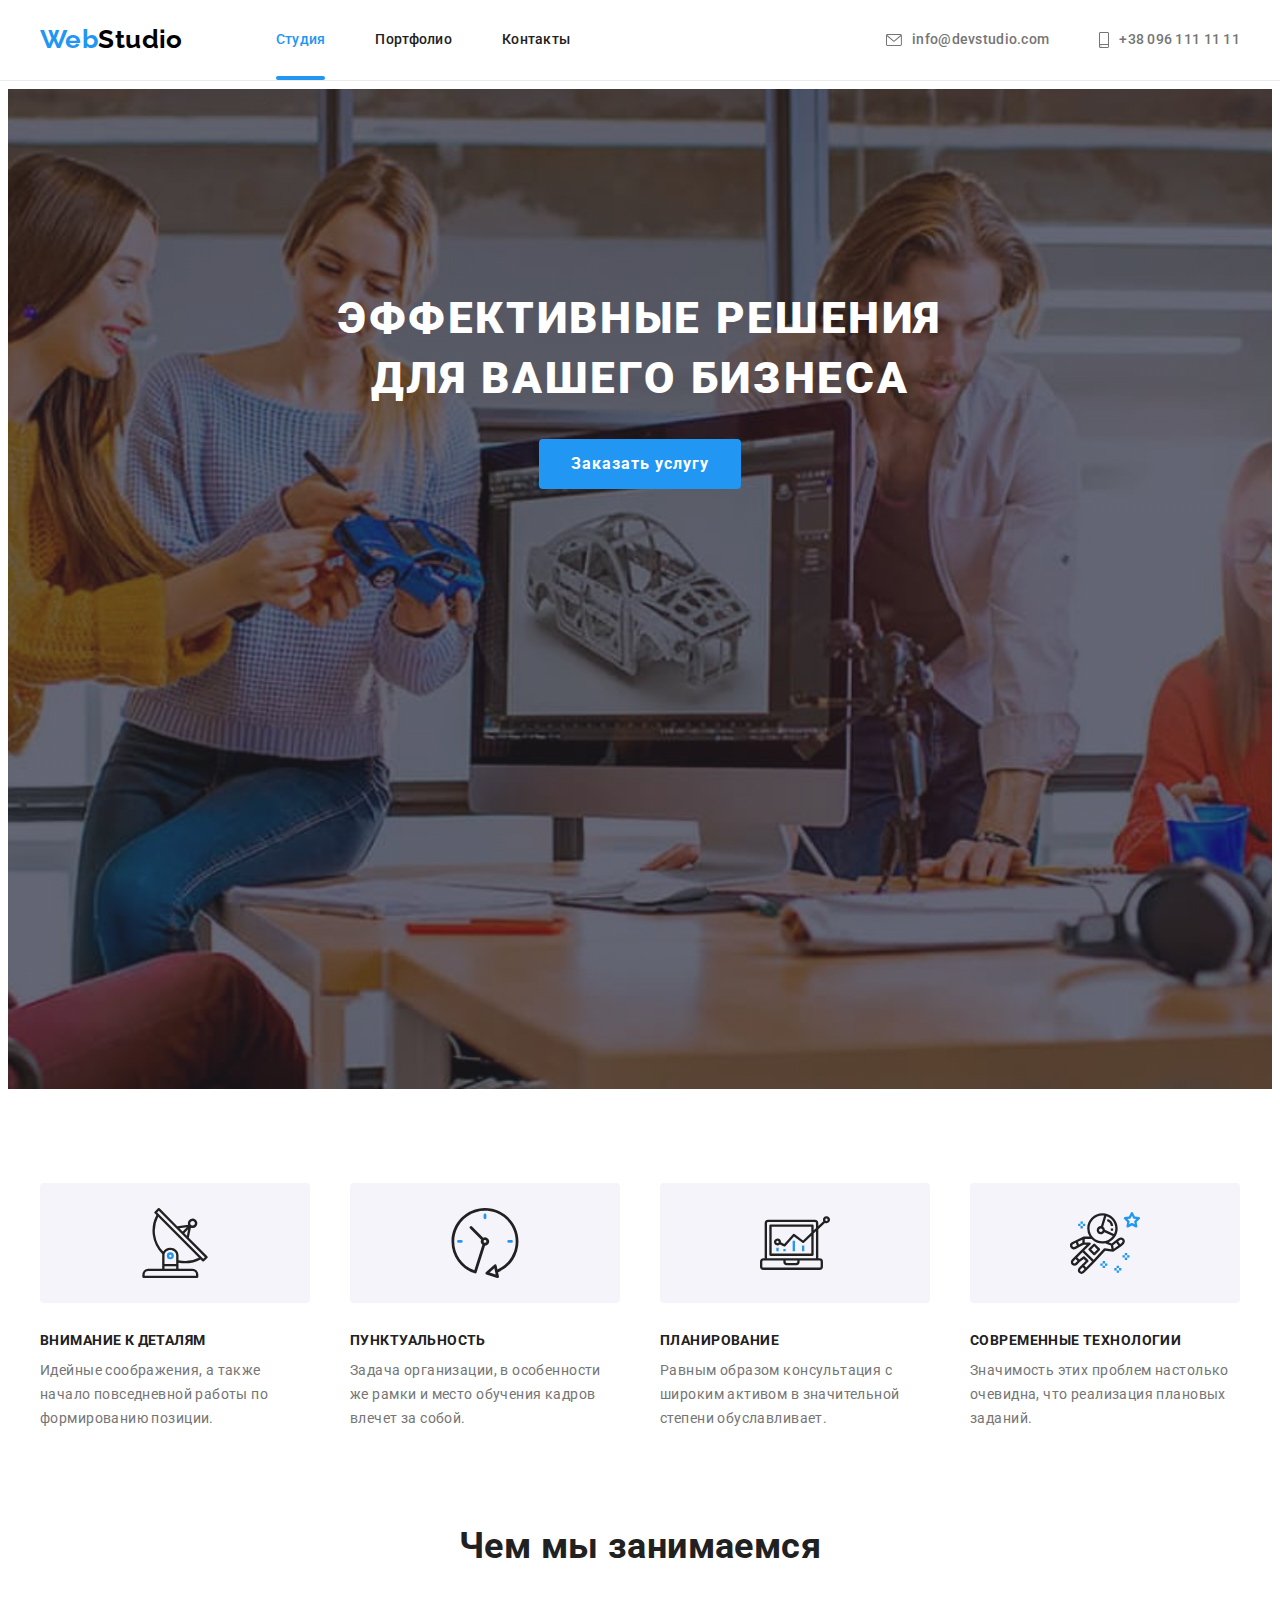
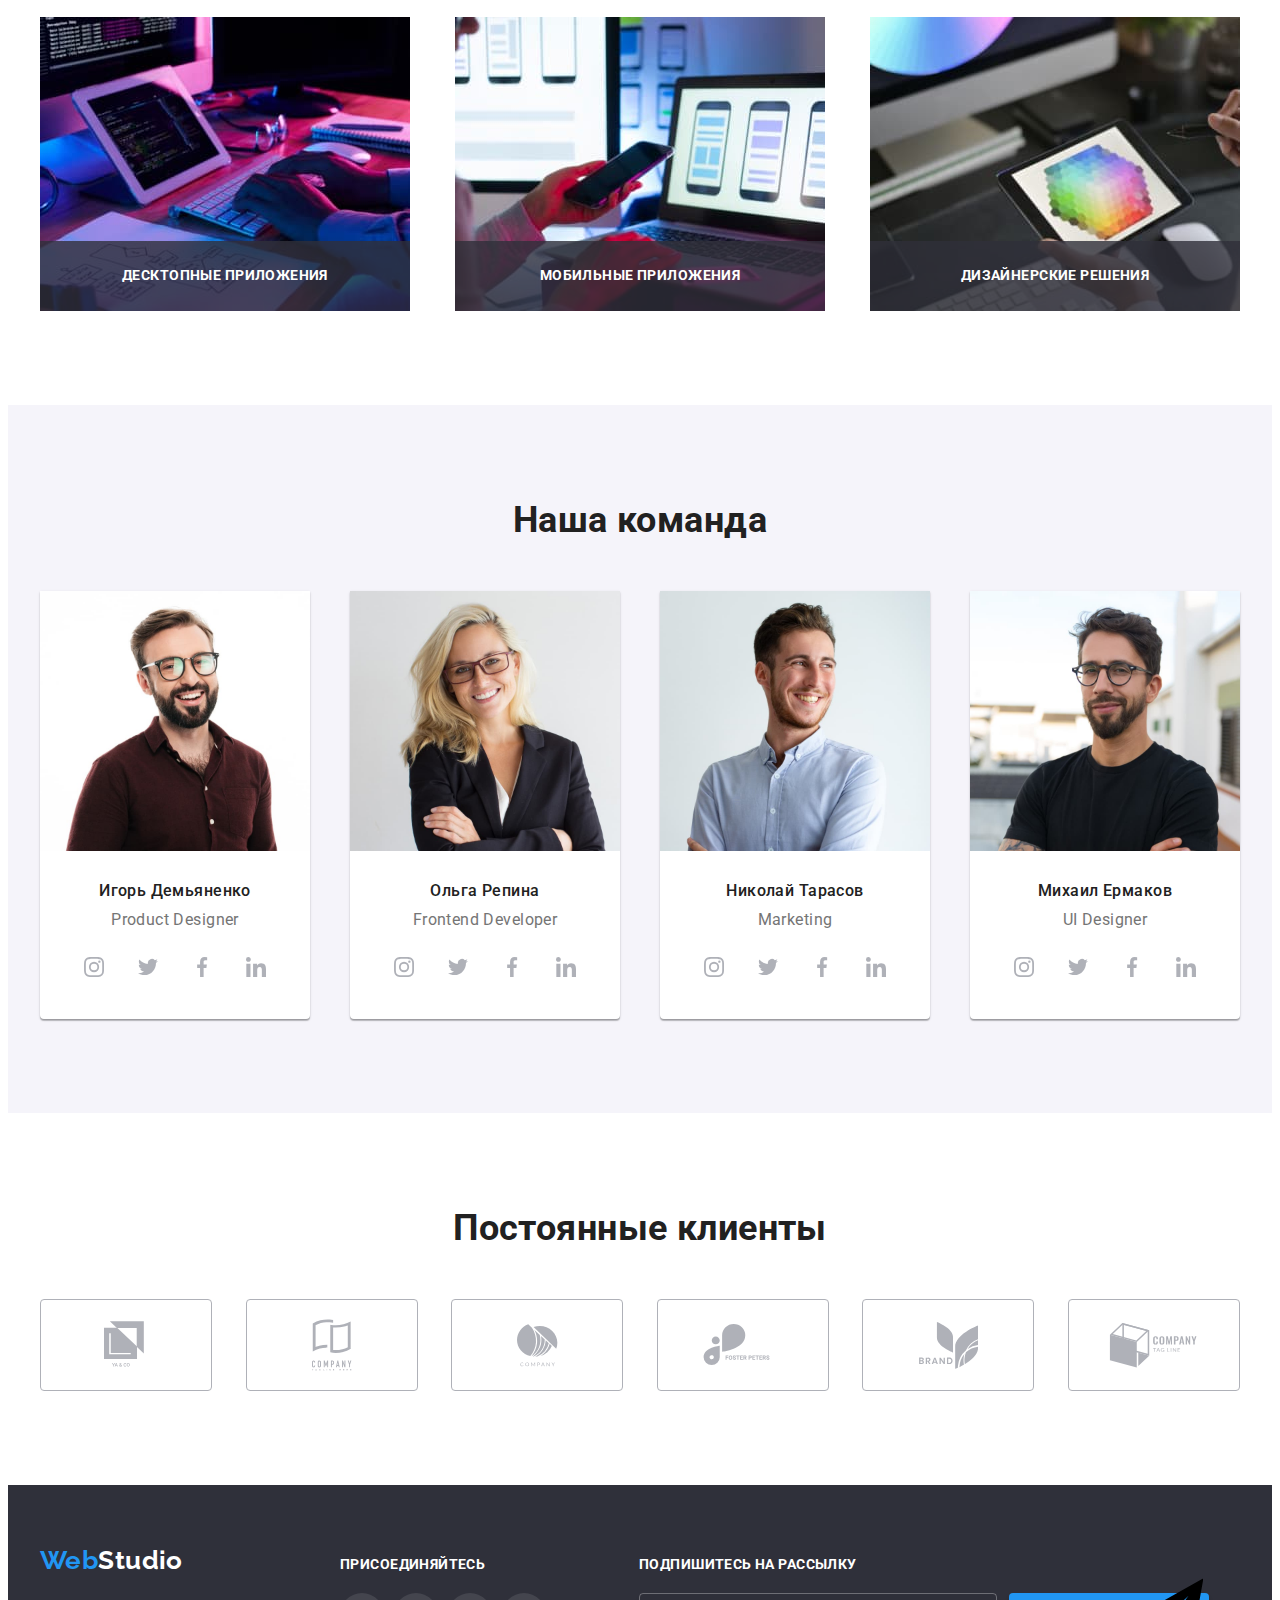
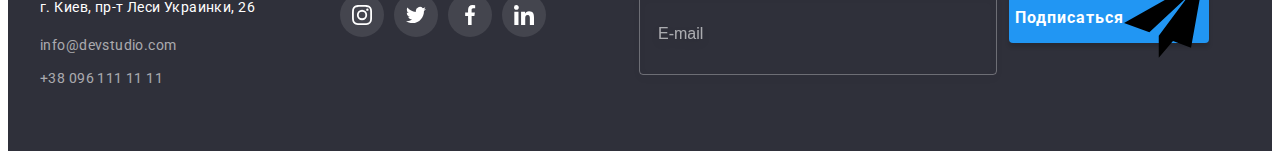
==== commit a9d319de: "Добавил разметку для модального окна и переименовал 1 класс" ====
--- a/index.html
+++ b/index.html
@@ -386,7 +386,7 @@
 						<input class="email" type="email" name="email" placeholder="E-mail">
 						<button class="submit" type="submit">
 							Подписаться
-							<svg class="send-icon">
+							<svg class="submit-icon">
 								<use href="./images/sprite.svg#send"></use>
 							</svg>
 						</button>
@@ -402,6 +402,47 @@
 						<use href="./images/sprite.svg#close"></use>
 					</svg>
 				</button>
+				<p class="modal-title">Оставьте свои данные, мы вам перезвоним</p>
+				<form class="call-back-form js-speaker-form">
+					<div class="form-field">
+						<label class="form-label" for="name">Имя</label>
+						<div class="form-input-icons">
+							<input class="form-input" type="text" name="name" id="name">
+							<svg class="form-icons">
+								<use href="./images/sprite.svg#person"></use>
+							</svg>
+						</div>
+					</div>
+					<div class="form-field">
+						<label class="form-label" for="tel">Телефон</label>
+						<div class="form-input-icons">
+							<input class="form-input" type="tel" name="tel" id="tel">
+							<svg class="form-icons">
+								<use href="./images/sprite.svg#phone"></use>
+							</svg>
+						</div>
+					</div>
+					<div class="form-field">
+						<label class="form-label" for="email">Почта</label>
+						<div class="form-input-icons">
+							<input class="form-input" type="email" name="email" id="email">
+							<svg class="form-icons">
+								<use href="./images/sprite.svg#email"></use>
+							</svg>
+						</div>
+					</div>
+					<div class="form-field">
+						<label class="form-label" for="comment">Комментарий</label>
+						<textarea class="comment" name="comment" id="comment" placeholder="Введите текст"></textarea>
+					</div>
+					<div class="mailing">
+						<input class="checkbox hidden" type="checkbox" name="checkbox" id="checkbox">
+						<label class="form-contract" for="checkbox">Соглашаюсь с рассылкой и принимаю <a href="">Условия договора</a></label>
+					</div>
+					<div class="button-align">
+						<button class="send" type="submit">Отправить</button>
+					</div>
+				</form>
 			</div>
 		</div>
 		<script src="./js/header.js"></script>
--- a/css/styles.css
+++ b/css/styles.css
@@ -6,12 +6,10 @@
   --tertiary-text-color: #ffffff;
   --logo-color: #000000;
   --accent-color: #2196f3;
-  --contacts-footer-color: ;
   --primary-background-color: #ffffff;
   --secondary-background-color: #2f303a;
   --tertiary-background-color: #f5f4fa;
   --border-header-color: #ececec;
-  --border-projects-list-color: #eeeeee;
   --content-hero-background-color: #c4c4c4;
   --content-hero-gradient-color: rgba(47, 48, 58, 0.4);
   --hero-button-hover-background-color: #188ce8;
@@ -22,6 +20,7 @@
   --footer-links-background-color: rgba(255, 255, 255, 0.1);
   --backdrop-background-color: rgba(0, 0, 0, 0.2);
 
+  --border-projects-list-color: #eeeeee;
   --project-overlay-background-color: rgba(33, 150, 243, 0.9);
 }
 body {
@@ -508,7 +507,7 @@
   align-items: baseline;
 }
 .logo-address {
-  margin-right: 70px;
+  margin-right: 85px;
 }
 /** Лого  */
 .logo-footer {
@@ -544,10 +543,14 @@
 
   transition: color 250ms var(--cubic-bezier);
 }
-/** Соцсети */
-.join-title {
-  margin-top: 0;
-  margin-bottom: 0;
+/** Соцсети и подписка */
+.join {
+  margin-right: 93px;
+}
+.join-title,
+.subscribe-title {
+  margin-top: 0;
+  margin-bottom: 20px;
 
   color: var(--tertiary-text-color);
 
@@ -558,7 +561,7 @@
 .join-social-links {
   display: flex;
   justify-content: space-between;
-  margin-top: 20px;
+  margin-top: 0;
   margin-bottom: 0;
   padding-left: 0;
 }
@@ -585,6 +588,58 @@
 .join-social-links .link-icon {
   width: 20px;
   height: 20px;
+
+  fill: currentColor;
+}
+/** Подписка */
+.subscribe-form {
+  display: flex;
+  width: 570px;
+  margin-top: 20px;
+}
+.subscribe-form .email {
+  width: 358px;
+  height: 50px;
+  margin-right: 12px;
+  padding: 15px 18px;
+  border: 1px solid rgba(255, 255, 255, 0.3);
+  border-radius: 4px;
+
+  color: #ffffff;
+  background-color: transparent;
+
+  filter: drop-shadow(0px 4px 4px rgba(0, 0, 0, 0.15));
+}
+.subscribe-form .email::placeholder {
+  color: rgba(255, 255, 255, 0.6);
+
+  font-size: 16px;
+  line-height: 1.25;
+}
+.subscribe-form .submit {
+  display: flex;
+  align-items: center;
+  justify-content: center;
+  width: 200px;
+  height: 50px;
+  border: 0;
+  border-radius: 4px;
+
+  color: #ffffff;
+  background-color: #2196f3;
+
+  box-shadow: 0px 4px 4px rgba(0, 0, 0, 0.15);
+
+  font-family: inherit;
+  font-weight: 700;
+  font-size: 16px;
+  line-height: 1.87;
+  letter-spacing: 0.06em;
+}
+.send-icon {
+  width: 24px;
+  height: 24px;
+  margin-left: 10px;
 
   fill: currentColor;
 }
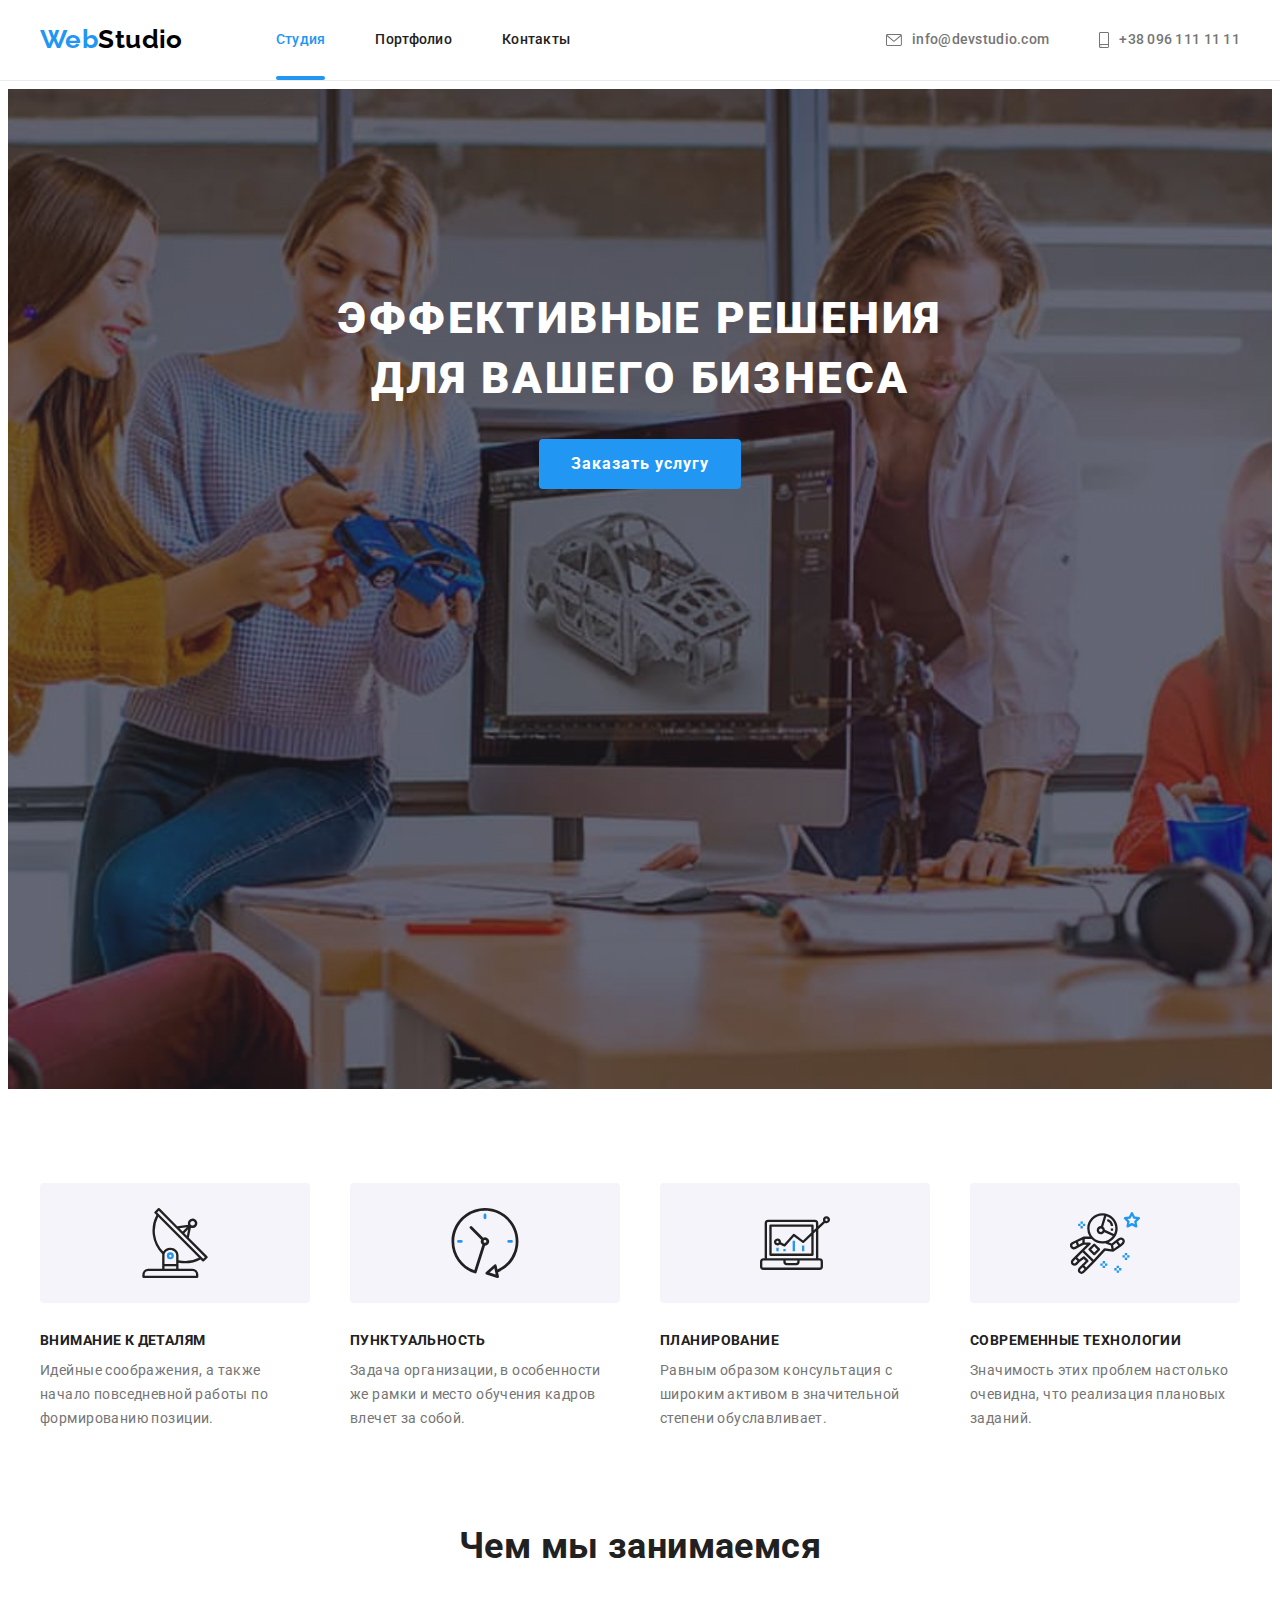
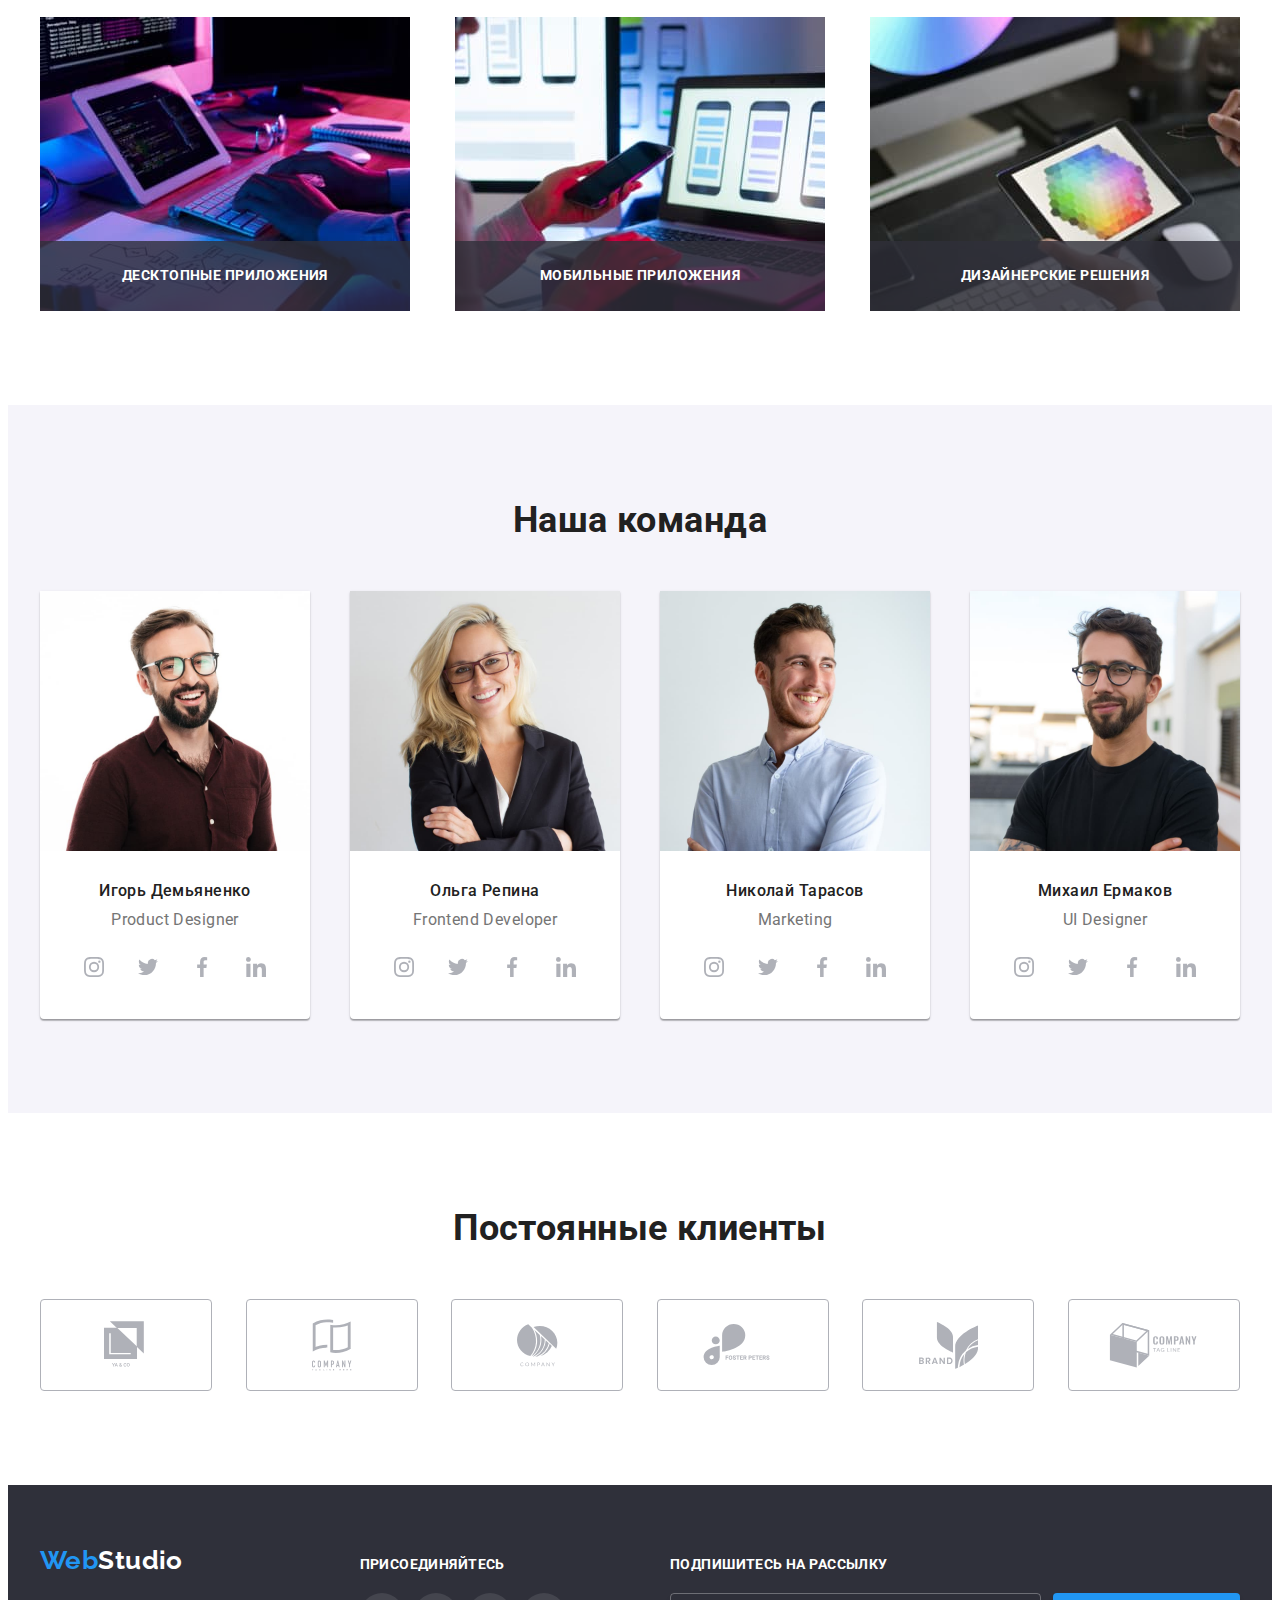
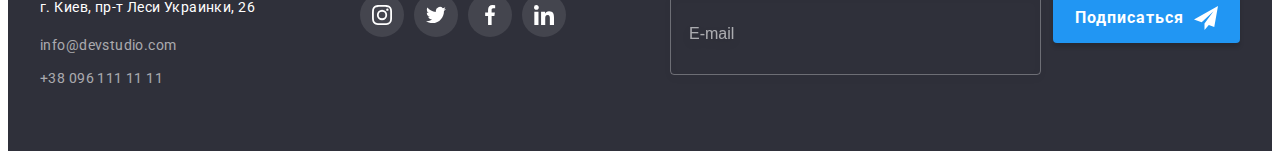
==== commit c4c288a0: "Исправил косяк с выравниванием кнопки модалки Отправить" ====
--- a/index.html
+++ b/index.html
@@ -439,9 +439,7 @@
 						<input class="checkbox hidden" type="checkbox" name="checkbox" id="checkbox">
 						<label class="form-contract" for="checkbox">Соглашаюсь с рассылкой и принимаю <a href="">Условия договора</a></label>
 					</div>
-					<div class="button-align">
-						<button class="send" type="submit">Отправить</button>
-					</div>
+					<button class="submit" type="submit">Отправить</button>
 				</form>
 			</div>
 		</div>
--- a/css/styles.css
+++ b/css/styles.css
@@ -18,7 +18,10 @@
   --svg-icons-color: #afb1b8;
   --footer-contacts-color: rgba(255, 255, 255, 0.6);
   --footer-links-background-color: rgba(255, 255, 255, 0.1);
+  --footer-subscribe-form-border-color: rgba(255, 255, 255, 0.3);
   --backdrop-background-color: rgba(0, 0, 0, 0.2);
+  --form-input-border-color: rgba(33, 33, 33, 0.2);
+  --comment-placeholder-color: rgba(117, 117, 117, 0.5);
 
   --border-projects-list-color: #eeeeee;
   --project-overlay-background-color: rgba(33, 150, 243, 0.9);
@@ -505,9 +508,7 @@
 .footer-flex {
   display: flex;
   align-items: baseline;
-}
-.logo-address {
-  margin-right: 85px;
+  justify-content: space-between;
 }
 /** Лого  */
 .logo-footer {
@@ -544,9 +545,6 @@
   transition: color 250ms var(--cubic-bezier);
 }
 /** Соцсети и подписка */
-.join {
-  margin-right: 93px;
-}
 .join-title,
 .subscribe-title {
   margin-top: 0;
@@ -602,16 +600,16 @@
   height: 50px;
   margin-right: 12px;
   padding: 15px 18px;
-  border: 1px solid rgba(255, 255, 255, 0.3);
+  border: 1px solid var(--footer-subscribe-form-border-color);
   border-radius: 4px;
 
-  color: #ffffff;
+  color: var(--tertiary-text-color);
   background-color: transparent;
 
   filter: drop-shadow(0px 4px 4px rgba(0, 0, 0, 0.15));
 }
 .subscribe-form .email::placeholder {
-  color: rgba(255, 255, 255, 0.6);
+  color: var(--footer-contacts-color);
 
   font-size: 16px;
   line-height: 1.25;
@@ -625,8 +623,8 @@
   border: 0;
   border-radius: 4px;
 
-  color: #ffffff;
-  background-color: #2196f3;
+  color: var(--tertiary-text-color);
+  background-color: var(--accent-color);
 
   box-shadow: 0px 4px 4px rgba(0, 0, 0, 0.15);
 
@@ -636,7 +634,7 @@
   line-height: 1.87;
   letter-spacing: 0.06em;
 }
-.send-icon {
+.submit-icon {
   width: 24px;
   height: 24px;
   margin-left: 10px;
@@ -700,11 +698,151 @@
 
   cursor: pointer;
 }
+.modal-close:hover > .close-icon,
+.modal-close:focus > .close-icon {
+  color: var(--accent-color);
+}
 .close-icon {
   width: 11px;
   height: 11px;
 
   fill: currentColor;
+}
+.modal-title {
+  margin-top: 40px;
+  margin-bottom: 12px;
+  text-align: center;
+
+  color: var(--secondary-text-color);
+
+  font-weight: 700;
+  font-size: 20px;
+  line-height: 1.15;
+}
+.call-back-form {
+  width: 448px;
+  margin-right: auto;
+  margin-left: auto;
+}
+.form-field {
+  display: flex;
+  flex-direction: column;
+
+  margin-bottom: 10px;
+
+  color: var(--secondary-text-color);
+}
+.form-field:nth-child(4) {
+  margin-bottom: 20px;
+}
+.form-label {
+  margin-bottom: 4px;
+
+  color: var(--primary-text-color);
+
+  font-size: 12px;
+  line-height: 1.17;
+  letter-spacing: 0.01em;
+}
+.form-input-icons {
+  position: relative;
+}
+.form-input {
+  width: 100%;
+  height: 40px;
+  padding: 0 42px;
+  border: 1px solid var(--form-input-border-color);
+  border-radius: 4px;
+
+  cursor: pointer;
+}
+.form-input:focus-within,
+.comment:focus-within {
+  border-color: var(--accent-color);
+}
+.form-input:focus-within + .form-icons {
+  color: var(--accent-color);
+}
+.form-icons {
+  position: absolute;
+  top: 50%;
+  left: 12px;
+  transform: translatey(-50%);
+
+  width: 18px;
+  height: 18px;
+
+  fill: currentColor;
+}
+.comment {
+  height: 120px;
+  padding: 12px 16px;
+  border: 1px solid var(--form-input-border-color);
+  border-radius: 4px;
+  resize: none;
+
+  cursor: pointer;
+}
+.comment::placeholder {
+  color: var(--comment-placeholder-color);
+
+  font-size: 12px;
+  line-height: 1.17;
+  letter-spacing: 0.01em;
+}
+.mailing {
+  position: relative;
+  margin-bottom: 30px;
+  margin-left: 36.38px;
+}
+.form-contract {
+  cursor: pointer;
+}
+.form-contract::after {
+  position: absolute;
+  top: 50%;
+  left: -24.38px;
+  transform: translatey(-50%);
+
+  content: '';
+  display: inline-block;
+  width: 16px;
+  height: 15px;
+  border: 2px solid var(--secondary-text-color);
+  border-radius: 2px;
+}
+.checkbox:checked + .form-contract::after {
+  border-color: transparent;
+  background-color: var(--accent-color);
+  background-image: url(../images/vector.svg);
+  background-repeat: no-repeat;
+  background-size: contain;
+  background-position: center;
+}
+.call-back-form .submit {
+  display: block;
+  width: 200px;
+  margin-right: auto;
+  margin-left: auto;
+  padding-top: 10px;
+  padding-bottom: 10px;
+  padding-left: 32px;
+  padding-right: 32px;
+  border-radius: 4px;
+  border: 0 solid transparent;
+
+  color: var(--tertiary-text-color);
+  background-color: var(--accent-color);
+
+  box-shadow: 0px 4px 4px rgba(0, 0, 0, 0.15);
+
+  font-family: inherit;
+  font-weight: 700;
+  font-size: 16px;
+  line-height: 1.88;
+  letter-spacing: 0.06em;
+
+  cursor: pointer;
 }
 /*! Страница portfolio.html */
 /** Мейн */
